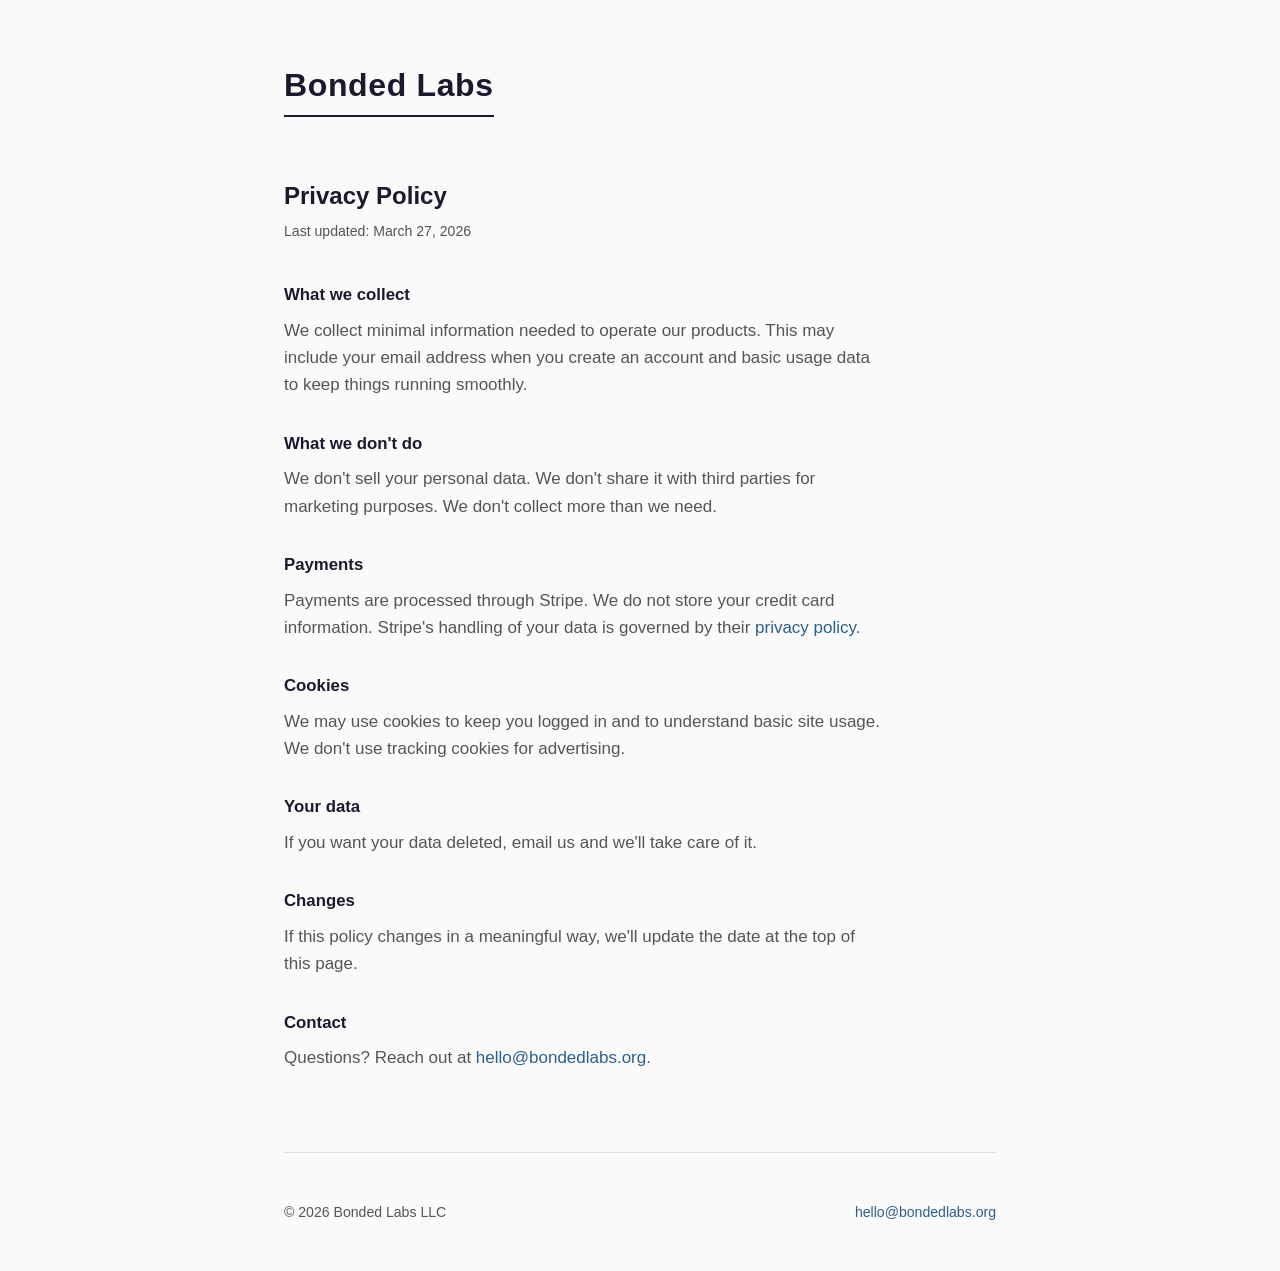
==== privacy.html @ e2e63165 "init whole site" ====
<!doctype html>
<html lang="en">
  <head>
    <meta charset="UTF-8" />
    <meta name="viewport" content="width=device-width, initial-scale=1.0" />
    <title>Privacy Policy — Bonded Labs</title>
    <link rel="stylesheet" href="css/style.css" />
  </head>
  <body>
    <div class="container">
      <header>
        <h1><a href="/" class="header-link">Bonded Labs</a></h1>
      </header>

      <section class="legal">
        <h2>Privacy Policy</h2>
        <p class="legal-date">Last updated: March 27, 2026</p>

        <h3>What we collect</h3>
        <p>We collect minimal information needed to operate our products. This may include your email address when you create an account and basic usage data to keep things running smoothly.</p>

        <h3>What we don't do</h3>
        <p>We don't sell your personal data. We don't share it with third parties for marketing purposes. We don't collect more than we need.</p>

        <h3>Payments</h3>
        <p>Payments are processed through Stripe. We do not store your credit card information. Stripe's handling of your data is governed by their <a href="https://stripe.com/privacy">privacy policy</a>.</p>

        <h3>Cookies</h3>
        <p>We may use cookies to keep you logged in and to understand basic site usage. We don't use tracking cookies for advertising.</p>

        <h3>Your data</h3>
        <p>If you want your data deleted, email us and we'll take care of it.</p>

        <h3>Changes</h3>
        <p>If this policy changes in a meaningful way, we'll update the date at the top of this page.</p>

        <h3>Contact</h3>
        <p>Questions? Reach out at <a href="mailto:hello@bondedlabs.org">hello@bondedlabs.org</a>.</p>
      </section>

      <footer>
        <span>&copy; 2026 Bonded Labs LLC</span>
        <a href="mailto:hello@bondedlabs.org">hello@bondedlabs.org</a>
      </footer>
    </div>
  </body>
</html>
---- css/style.css ----
*,
*::before,
*::after {
  margin: 0;
  padding: 0;
  box-sizing: border-box;
}

:root {
  --color-bg: #fafafa;
  --color-text: #1a1a2e;
  --color-text-secondary: #555;
  --color-accent: #2d5f8a;
  --color-accent-hover: #1e4466;
  --color-border: #e0e0e0;
  --color-card-bg: #ffffff;
}

body {
  font-family: -apple-system, BlinkMacSystemFont, "Segoe UI", Roboto, Helvetica, Arial, sans-serif;
  font-size: 17px;
  line-height: 1.6;
  color: var(--color-text);
  background-color: var(--color-bg);
  -webkit-font-smoothing: antialiased;
}

.container {
  max-width: 760px;
  margin: 0 auto;
  padding: 0 24px;
}

header {
  padding: 60px 0 0;
}

header h1 {
  font-size: 2rem;
  font-weight: 600;
  letter-spacing: 0.02em;
  display: inline-block;
  border-bottom: 2px solid var(--color-text);
  padding-bottom: 4px;
}

.hero {
  padding: 80px 0 60px;
}

.hero .tagline {
  font-size: 1.35rem;
  font-weight: 500;
  color: var(--color-text);
  margin-bottom: 16px;
}

.hero .description {
  color: var(--color-text-secondary);
  max-width: 540px;
  font-size: 1.05rem;
}

.projects {
  padding: 40px 0 80px;
}

.projects h2 {
  font-size: 1.1rem;
  font-weight: 600;
  text-transform: uppercase;
  letter-spacing: 0.08em;
  color: var(--color-text-secondary);
  margin-bottom: 24px;
}

.project-grid {
  display: grid;
  grid-template-columns: 1fr 1fr;
  gap: 20px;
}

.project-card {
  background: var(--color-card-bg);
  border: 1px solid var(--color-border);
  border-radius: 6px;
  padding: 28px 24px;
  text-decoration: none;
  color: inherit;
  transition: border-color 0.2s ease, box-shadow 0.2s ease;
  display: block;
}

.project-card:hover {
  border-color: var(--color-accent);
  box-shadow: 0 2px 8px rgba(0, 0, 0, 0.06);
}

.project-card h3 {
  font-size: 1.05rem;
  font-weight: 600;
  margin-bottom: 8px;
}

.project-card p {
  color: var(--color-text-secondary);
  font-size: 0.92rem;
  line-height: 1.5;
}

.project-card .arrow {
  display: inline-block;
  margin-top: 14px;
  font-size: 0.85rem;
  color: var(--color-accent);
  font-weight: 500;
}

.header-link {
  color: inherit;
  text-decoration: none;
}

.legal {
  padding: 60px 0 80px;
}

.legal h2 {
  font-size: 1.5rem;
  font-weight: 600;
  margin-bottom: 4px;
}

.legal-date {
  color: var(--color-text-secondary);
  font-size: 0.88rem;
  margin-bottom: 40px;
}

.legal h3 {
  font-size: 1.05rem;
  font-weight: 600;
  margin-top: 32px;
  margin-bottom: 8px;
}

.legal p {
  color: var(--color-text-secondary);
  max-width: 600px;
}

.legal a {
  color: var(--color-accent);
  text-decoration: none;
}

.legal a:hover {
  text-decoration: underline;
}

footer {
  padding: 48px 0;
  border-top: 1px solid var(--color-border);
  color: var(--color-text-secondary);
  font-size: 0.88rem;
  display: flex;
  justify-content: space-between;
  align-items: center;
}

footer a {
  color: var(--color-accent);
  text-decoration: none;
}

footer a:hover {
  color: var(--color-accent-hover);
  text-decoration: underline;
}

.footer-links {
  display: flex;
  gap: 16px;
}

@media (max-width: 600px) {
  header {
    padding: 40px 0 0;
  }

  header h1 {
    font-size: 1.6rem;
  }

  .hero {
    padding: 52px 0 40px;
  }

  .hero .tagline {
    font-size: 1.15rem;
  }

  .project-grid {
    grid-template-columns: 1fr;
  }

  footer {
    flex-direction: column;
    gap: 8px;
    text-align: center;
  }
}
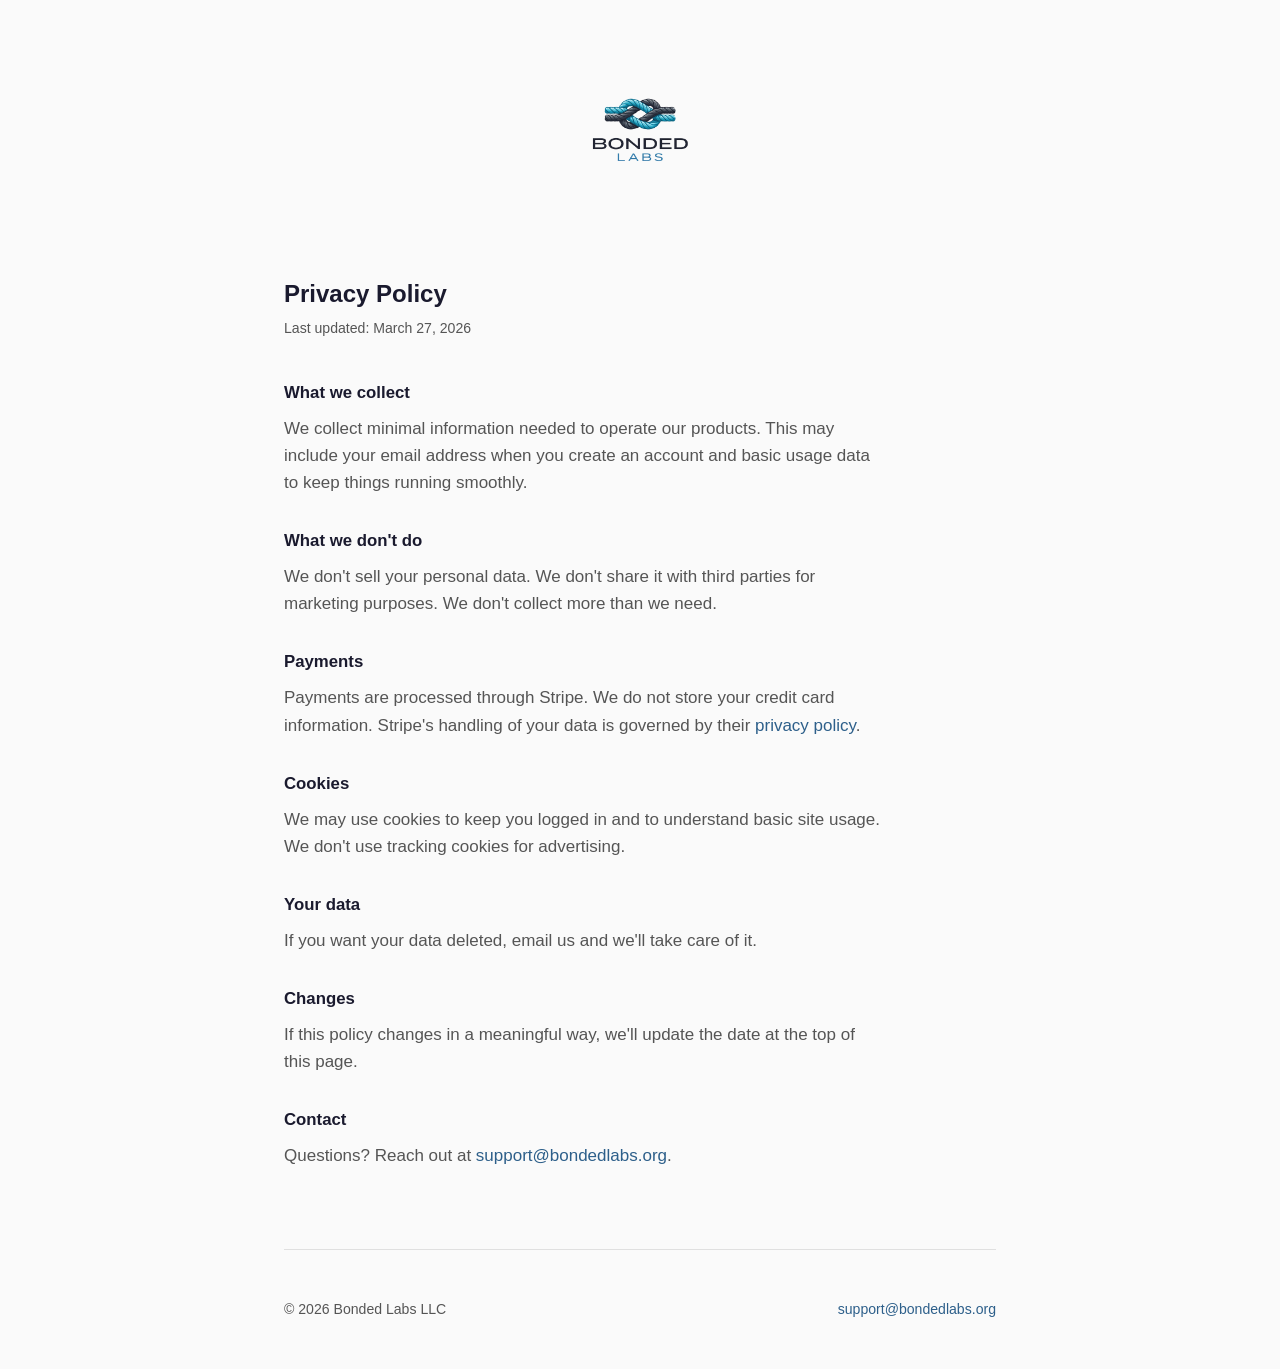
==== commit cae65e1c: "images added" ====
--- a/privacy.html
+++ b/privacy.html
@@ -4,12 +4,13 @@
     <meta charset="UTF-8" />
     <meta name="viewport" content="width=device-width, initial-scale=1.0" />
     <title>Privacy Policy — Bonded Labs</title>
+    <link rel="icon" href="img/favicon.ico" />
     <link rel="stylesheet" href="css/style.css" />
   </head>
   <body>
     <div class="container">
       <header>
-        <h1><a href="/" class="header-link">Bonded Labs</a></h1>
+        <a href="/"><img src="img/bondedlabs_transparent.png" alt="Bonded Labs" class="site-logo" /></a>
       </header>
 
       <section class="legal">
@@ -35,12 +36,12 @@
         <p>If this policy changes in a meaningful way, we'll update the date at the top of this page.</p>
 
         <h3>Contact</h3>
-        <p>Questions? Reach out at <a href="mailto:hello@bondedlabs.org">hello@bondedlabs.org</a>.</p>
+        <p>Questions? Reach out at <a href="mailto:support@bondedlabs.org">support@bondedlabs.org</a>.</p>
       </section>
 
       <footer>
         <span>&copy; 2026 Bonded Labs LLC</span>
-        <a href="mailto:hello@bondedlabs.org">hello@bondedlabs.org</a>
+        <a href="mailto:support@bondedlabs.org">support@bondedlabs.org</a>
       </footer>
     </div>
   </body>
--- a/css/style.css
+++ b/css/style.css
@@ -33,19 +33,17 @@
 
 header {
   padding: 60px 0 0;
-}
-
-header h1 {
-  font-size: 2rem;
-  font-weight: 600;
-  letter-spacing: 0.02em;
-  display: inline-block;
-  border-bottom: 2px solid var(--color-text);
-  padding-bottom: 4px;
+  text-align: center;
+}
+
+.site-logo {
+  max-width: 220px;
+  height: auto;
 }
 
 .hero {
-  padding: 80px 0 60px;
+  padding: 48px 0 60px;
+  text-align: center;
 }
 
 .hero .tagline {
@@ -58,6 +56,7 @@
 .hero .description {
   color: var(--color-text-secondary);
   max-width: 540px;
+  margin: 0 auto;
   font-size: 1.05rem;
 }
 
@@ -188,8 +187,8 @@
     padding: 40px 0 0;
   }
 
-  header h1 {
-    font-size: 1.6rem;
+  .site-logo {
+    max-width: 180px;
   }
 
   .hero {
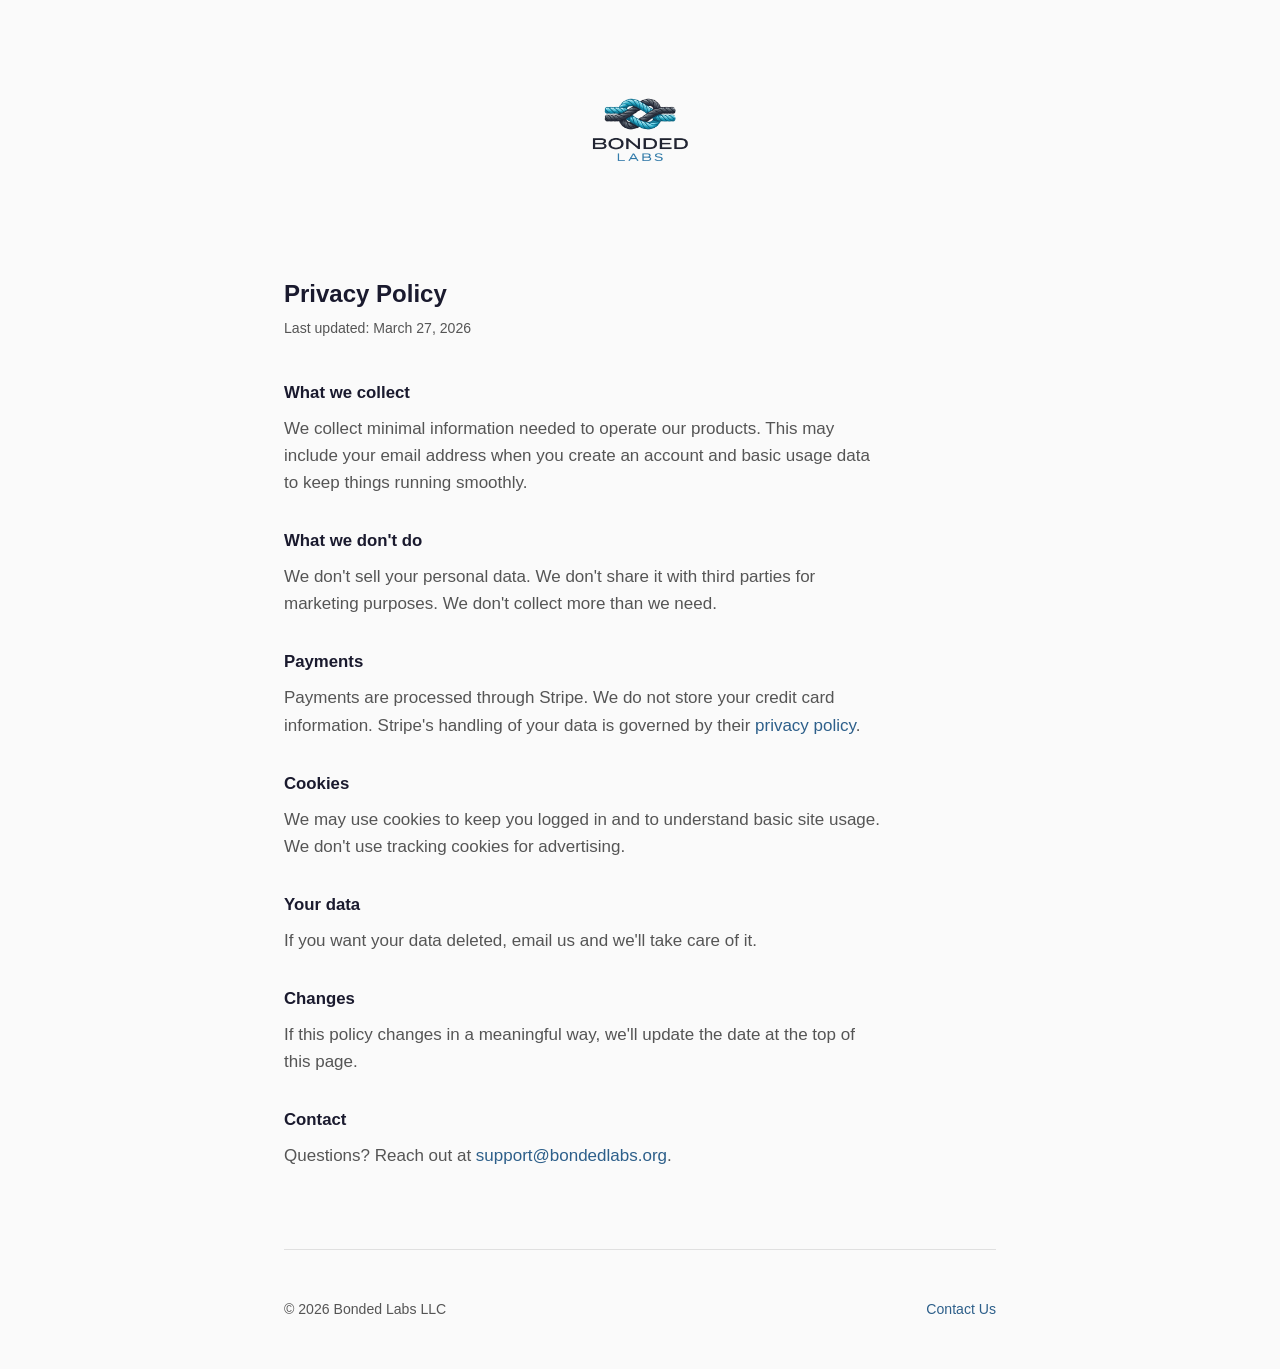
==== commit 18451c6d: "change email" ====
--- a/privacy.html
+++ b/privacy.html
@@ -41,7 +41,7 @@
 
       <footer>
         <span>&copy; 2026 Bonded Labs LLC</span>
-        <a href="mailto:support@bondedlabs.org">support@bondedlabs.org</a>
+        <a href="mailto:support@bondedlabs.org">Contact Us</a>
       </footer>
     </div>
   </body>
